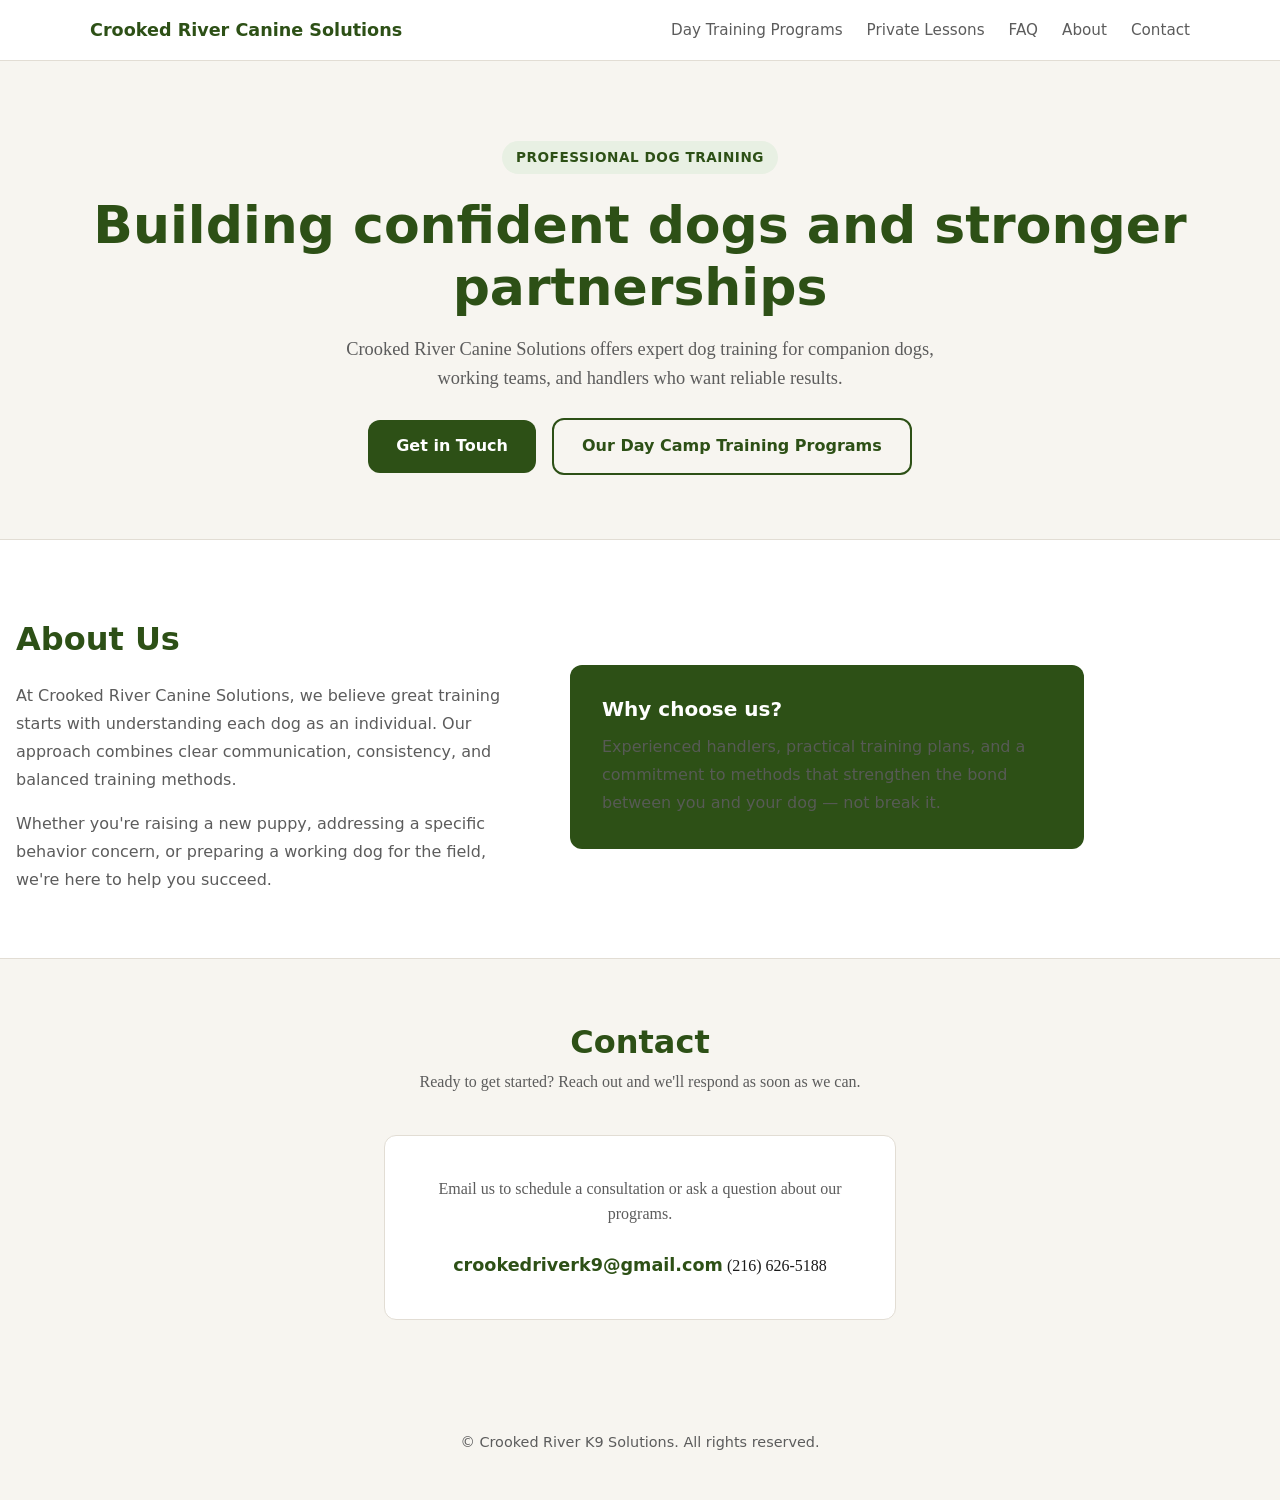
==== index.html @ 82d2bd6c "initial commit" ====
<!DOCTYPE html>
<html lang="en">
<head>
  <meta charset="UTF-8">
  <meta name="viewport" content="width=device-width, initial-scale=1.0">
  <meta name="description" content="Crooked River Canine Solutions — professional dog training.">
  <title>Crooked River Canine Solutions</title>
  <link rel="stylesheet" href="styles.css">
</head>
<body>

  <header>
    <div class="container header-inner">
      <a class="logo" href="index.html">Crooked River Canine Solutions</a>
      <nav aria-label="Main">
        <ul>
          <li><a href="programs.html">Day Training Programs</a></li>
          <li><a href="privates.html">Private Lessons</a></li>
          <li><a href="faq.html">FAQ</a></li>
          <li><a href="#about">About</a></li>
          <li><a href="#contact">Contact</a></li>
        </ul>
      </nav>
    </div>
  </header>

  <main>
    <section class="hero">
      <div class="container">
        <span class="hero-badge">Professional Dog Training</span>
        <h1>Building confident dogs and stronger partnerships</h1>
        <p>
          Crooked River Canine Solutions offers expert dog training for companion dogs,
          working teams, and handlers who want reliable results.
        </p>
        <a class="btn" href="#contact">Get in Touch</a>
        <a class="btn btn-outline" href="programs.html">Our Day Camp Training Programs</a>
      </div>
    </section>

    <section id="about">
      <div class="container about-content">
        <div>
          <div class="section-header about-header">
            <h2>About Us</h2>
          </div>
          <p>
            At Crooked River Canine Solutions, we believe great training starts with understanding
            each dog as an individual. Our approach combines clear communication, consistency,
            and balanced training methods.
          </p>
          <p>
            Whether you're raising a new puppy, addressing a specific behavior concern, or
            preparing a working dog for the field, we're here to help you succeed.
          </p>
        </div>
        <aside class="about-highlight">
          <h3>Why choose us?</h3>
          <p>
            Experienced handlers, practical training plans, and a commitment to methods
            that strengthen the bond between you and your dog — not break it.
          </p>
        </aside>
      </div>
    </section>

    <section id="contact">
      <div class="container">
        <div class="section-header">
          <h2>Contact</h2>
          <p>Ready to get started? Reach out and we'll respond as soon as we can.</p>
        </div>
        <div class="contact-box">
          <p>Email us to schedule a consultation or ask a question about our programs.</p>
          <a class="contact-email" href="mailto:crookedriverk9@gmail.com">crookedriverk9@gmail.com</a>
          ‪(216) 626-5188
        </div>
      </div>
    </section>
  </main>

  <footer>
    <div class="container">
      <p>&copy; <span id="year"></span> Crooked River K9 Solutions. All rights reserved.</p>
    </div>
  </footer>

  <script src="scripts.js"></script>
</body>
</html>
---- styles.css ----
:root {
  --color-bg: #f7f5f0;
  --color-surface: #ffffff;
  --color-text: #1a1a1a;
  --color-muted: #5c5c5c;
  --color-accent: #2d5016;
  --color-accent-light: #4a7c2a;
  --color-river: #3a7ca5;
  --color-border: #e2ddd4;
  --max-width: 1100px;
  --radius: 12px;
}

*,
*::before,
*::after {
  box-sizing: border-box;
}

html {
  scroll-behavior: smooth;
}

body {
  margin: 0;
  font-family: Georgia, "Times New Roman", serif;
  color: var(--color-text);
  background: var(--color-bg);
  line-height: 1.6;
}

h1, h2, h3, h4 {
  font-family: system-ui, -apple-system, "Segoe UI", sans-serif;
  line-height: 1.2;
}

a {
  color: var(--color-accent-light);
}

.container {
  width: min(100% - 2rem, var(--max-width));
  margin-inline: auto;
}

header {
  background: var(--color-surface);
  border-bottom: 1px solid var(--color-border);
  position: sticky;
  top: 0;
  z-index: 10;
}

.header-inner {
  display: flex;
  align-items: center;
  justify-content: space-between;
  padding: 1rem 0;
  gap: 1rem;
}

.logo {
  font-family: system-ui, -apple-system, "Segoe UI", sans-serif;
  font-weight: 700;
  font-size: 1.1rem;
  color: var(--color-accent);
  text-decoration: none;
}

nav ul {
  display: flex;
  gap: 1.5rem;
  list-style: none;
  margin: 0;
  padding: 0;
}

nav a {
  text-decoration: none;
  color: var(--color-muted);
  font-family: system-ui, -apple-system, "Segoe UI", sans-serif;
  font-size: 0.95rem;
}

nav a:hover,
nav a[aria-current="page"] {
  color: var(--color-accent);
}

.hero {
  padding: 5rem 0 4rem;
  text-align: center;
}

body.programs .hero {
  padding: 4.5rem 0 3.5rem;
}

.hero-badge {
  display: inline-block;
  background: #e8f0e3;
  color: var(--color-accent);
  font-family: system-ui, -apple-system, "Segoe UI", sans-serif;
  font-size: 0.85rem;
  font-weight: 600;
  letter-spacing: 0.04em;
  text-transform: uppercase;
  padding: 0.35rem 0.85rem;
  border-radius: 999px;
  margin-bottom: 1.25rem;
}

.hero h1 {
  font-size: clamp(2rem, 5vw, 3.25rem);
  margin: 0 0 1rem;
  color: var(--color-accent);
}

.hero p {
  font-size: 1.15rem;
  color: var(--color-muted);
  max-width: 38rem;
  margin: 0 auto 1.5rem;
}

.path-flow {
  display: flex;
  align-items: center;
  justify-content: center;
  flex-wrap: wrap;
  gap: 0.5rem 0.75rem;
  font-family: system-ui, -apple-system, "Segoe UI", sans-serif;
  font-size: 0.95rem;
  font-weight: 600;
  color: var(--color-river);
  margin-bottom: 2rem;
}

.path-flow span {
  color: var(--color-muted);
  font-weight: 400;
}

.btn {
  display: inline-block;
  background: var(--color-accent);
  color: #fff;
  font-family: system-ui, -apple-system, "Segoe UI", sans-serif;
  font-weight: 600;
  text-decoration: none;
  padding: 0.85rem 1.75rem;
  border-radius: var(--radius);
  transition: background 0.2s;
}

.btn:hover {
  background: var(--color-accent-light);
  color: #fff;
}

.btn-outline {
  background: transparent;
  color: var(--color-accent);
  border: 2px solid var(--color-accent);
  margin-left: 0.75rem;
}

.btn-outline:hover {
  background: var(--color-accent);
  color: #fff;
}

section {
  padding: 4rem 0;
}

section:nth-of-type(even) {
  background: var(--color-surface);
  border-block: 1px solid var(--color-border);
}

.section-header {
  text-align: center;
  margin-bottom: 2.5rem;
}

.section-header h2 {
  font-size: clamp(1.5rem, 3vw, 2rem);
  margin: 0 0 0.5rem;
  color: var(--color-accent);
}

.section-header p {
  color: var(--color-muted);
  margin: 0;
  max-width: 36rem;
  margin-inline: auto;
}

.subsection-header {
  display: grid;
  justify-items: center;
  gap: 0.75rem;
  margin: 0 auto 2rem;
  text-align: center;
  max-width: 48rem;
  width: min(48rem, 100%);
}

.subsection-header h3 {
  margin: 0;
  color: var(--color-accent);
  font-size: 1.45rem;
}

.subsection-header p {
  margin: 0;
  color: var(--color-muted);
  width: 100%;
  max-width: 48rem;
  font-family: Georgia, "Times New Roman", serif;
  font-size: 1rem;
  line-height: 1.75;
}

.grid {
  display: grid;
  grid-template-columns: repeat(auto-fit, minmax(260px, 1fr));
  gap: 1.5rem;
}

.card,
.program-card {
  background: var(--color-surface);
  border: 1px solid var(--color-border);
  border-radius: var(--radius);
  padding: 1.75rem;
}

.program-card {
  padding: 2rem;
  position: relative;
  display: flex;
  flex-direction: column;
  height: 100%;
}

section:nth-of-type(even) .card,
section:nth-of-type(even) .program-card {
  background: var(--color-bg);
}

.program-card.featured {
  border-color: var(--color-accent);
  box-shadow: 0 4px 24px rgba(45, 80, 22, 0.08);
}

.program-label {
  display: inline-block;
  font-family: system-ui, -apple-system, "Segoe UI", sans-serif;
  font-size: 0.75rem;
  font-weight: 700;
  letter-spacing: 0.08em;
  text-transform: uppercase;
  padding: 0.3rem 0.65rem;
  border-radius: 999px;
  margin-bottom: 0.85rem;
}

.label-foundation { background: #e8f0e3; color: var(--color-accent); }
.label-flagship { background: var(--color-accent); color: #fff; }
.label-graduate { background: #e3eef5; color: var(--color-river); }
.label-private { background: #d6e8f4; color: var(--color-river); }

.card h3,
.program-card h3 {
  margin: 0 0 0.5rem;
  color: var(--color-accent);
}

.card h3 {
  font-size: 1.15rem;
}

.program-card h3 {
  margin-bottom: 0.25rem;
  font-size: 1.65rem;
}

.program-tier,
.program-tagline,
.program-meta,
.program-next,
.program-card h4,
.program-card ul,
.program-card li,
.program-best-for,
.compare-table,
.faq-list,
.faq-item,
.contact-box,
.contact-email,
.contact-phone,
.about-content,
.about-highlight {
  margin: 0;
}

.card p,
.about-content p,
.program-best-for,
.compare-table td,
.faq-item p,
.contact-box p {
  color: var(--color-muted);
}

.about-content {
  display: grid;
  grid-template-columns: 1fr 1fr;
  gap: 2.5rem;
  align-items: center;
  padding: 1rem 1rem 0;
}

@media (max-width: 760px) {
  .about-content {
    grid-template-columns: 1fr;
    gap: 1.5rem;
    padding-inline: 0;
  }
}

.about-content p {
  font-family: system-ui, -apple-system, "Segoe UI", sans-serif;
  font-size: 1rem;
  line-height: 1.75;
}

#about .section-header.about-header {
  text-align: left;
  margin-bottom: 1.5rem;
}

.about-highlight {
  background: var(--color-accent);
  color: #fff;
  border-radius: var(--radius);
  padding: 2rem;
}

.about-highlight h3 {
  margin: 0 0 0.75rem;
  font-size: 1.25rem;
}

.about-highlight p {
  margin: 0;
  opacity: 0.9;
}

.about-content p:last-child {
  margin-bottom: 0;
}

.contact-box {
  background: var(--color-surface);
  border: 1px solid var(--color-border);
  border-radius: var(--radius);
  padding: 2.5rem;
  text-align: center;
  max-width: 32rem;
  margin-inline: auto;
}

.contact-box p {
  margin: 0 0 1.5rem;
}

.contact-email,
.contact-phone {
  font-family: system-ui, -apple-system, "Segoe UI", sans-serif;
  font-size: 1.1rem;
  font-weight: 600;
  color: var(--color-accent);
  text-decoration: none;
}

.contact-email:hover {
  text-decoration: underline;
}

.contact-phone {
  display: block;
  margin-top: 0.5rem;
}

.programs-grid {
  display: grid;
  grid-template-columns: repeat(auto-fit, minmax(300px, 1fr));
  gap: 1.75rem;
  align-items: start;
}

.program-tier {
  font-family: system-ui, -apple-system, "Segoe UI", sans-serif;
  font-size: 0.85rem;
  color: var(--color-muted);
  margin: 0 0 0.75rem;
}

.program-tagline {
  font-style: italic;
  color: var(--color-river);
  margin: 0 0 1.25rem;
  font-size: 1rem;
}

.program-meta {
  display: flex;
  gap: 1.25rem;
  flex-wrap: wrap;
  margin-bottom: 1.25rem;
  padding-bottom: 1.25rem;
  border-bottom: 1px solid var(--color-border);
  font-family: system-ui, -apple-system, "Segoe UI", sans-serif;
}

.program-meta div strong {
  display: block;
  font-size: 1.35rem;
  color: var(--color-accent);
  line-height: 1.3;
}

.program-meta div span {
  font-size: 0.85rem;
  color: var(--color-muted);
}

.program-best-for {
  font-size: 0.98rem;
  color: var(--color-text);
  margin: 0 0 1rem;
}

.program-best-for strong,
.program-card h4 {
  font-family: system-ui, -apple-system, "Segoe UI", sans-serif;
}

.program-card h4 {
  font-size: 0.9rem;
  text-transform: uppercase;
  letter-spacing: 0.06em;
  color: var(--color-accent);
  margin: 0 0 0.65rem;
}

.program-card ul {
  margin: 0 0 1.5rem;
  padding-left: 1.2rem;
  color: var(--color-muted);
  font-size: 0.98rem;
}

.program-card li {
  margin-bottom: 0.4rem;
}

.program-card li:last-child {
  margin-bottom: 0;
}

.program-next {
  margin-top: auto;
  padding-top: 1rem;
  font-family: system-ui, -apple-system, "Segoe UI", sans-serif;
  font-size: 0.9rem;
  color: var(--color-muted);
}

.program-next strong {
  color: var(--color-accent);
}

.program-card .btn {
  width: 100%;
  text-align: center;
  margin-top: 1rem;
}

.faq-list {
  max-width: 40rem;
  margin-inline: auto;
}

.faq-item {
  border-bottom: 1px solid var(--color-border);
  padding: 1.25rem 0;
}

.faq-item:first-child {
  padding-top: 0;
}

.faq-item h3 {
  margin: 0 0 0.5rem;
  font-size: 1.05rem;
  color: var(--color-accent);
}

.faq-item p {
  margin: 0;
  color: var(--color-muted);
  font-size: 0.98rem;
}

footer {
  padding: 2rem 0;
  text-align: center;
  color: var(--color-muted);
  font-size: 0.9rem;
  font-family: system-ui, -apple-system, "Segoe UI", sans-serif;
}

@media (max-width: 640px) {
  nav ul {
    gap: 1rem;
  }

  .hero {
    padding: 3.5rem 0 3rem;
  }

  .btn-outline {
    margin-left: 0;
    margin-top: 0.75rem;
  }

  .about-content,
  .program-meta {
    grid-template-columns: 1fr;
  }

  .program-meta {
    flex-direction: column;
    gap: 0.75rem;
  }
}
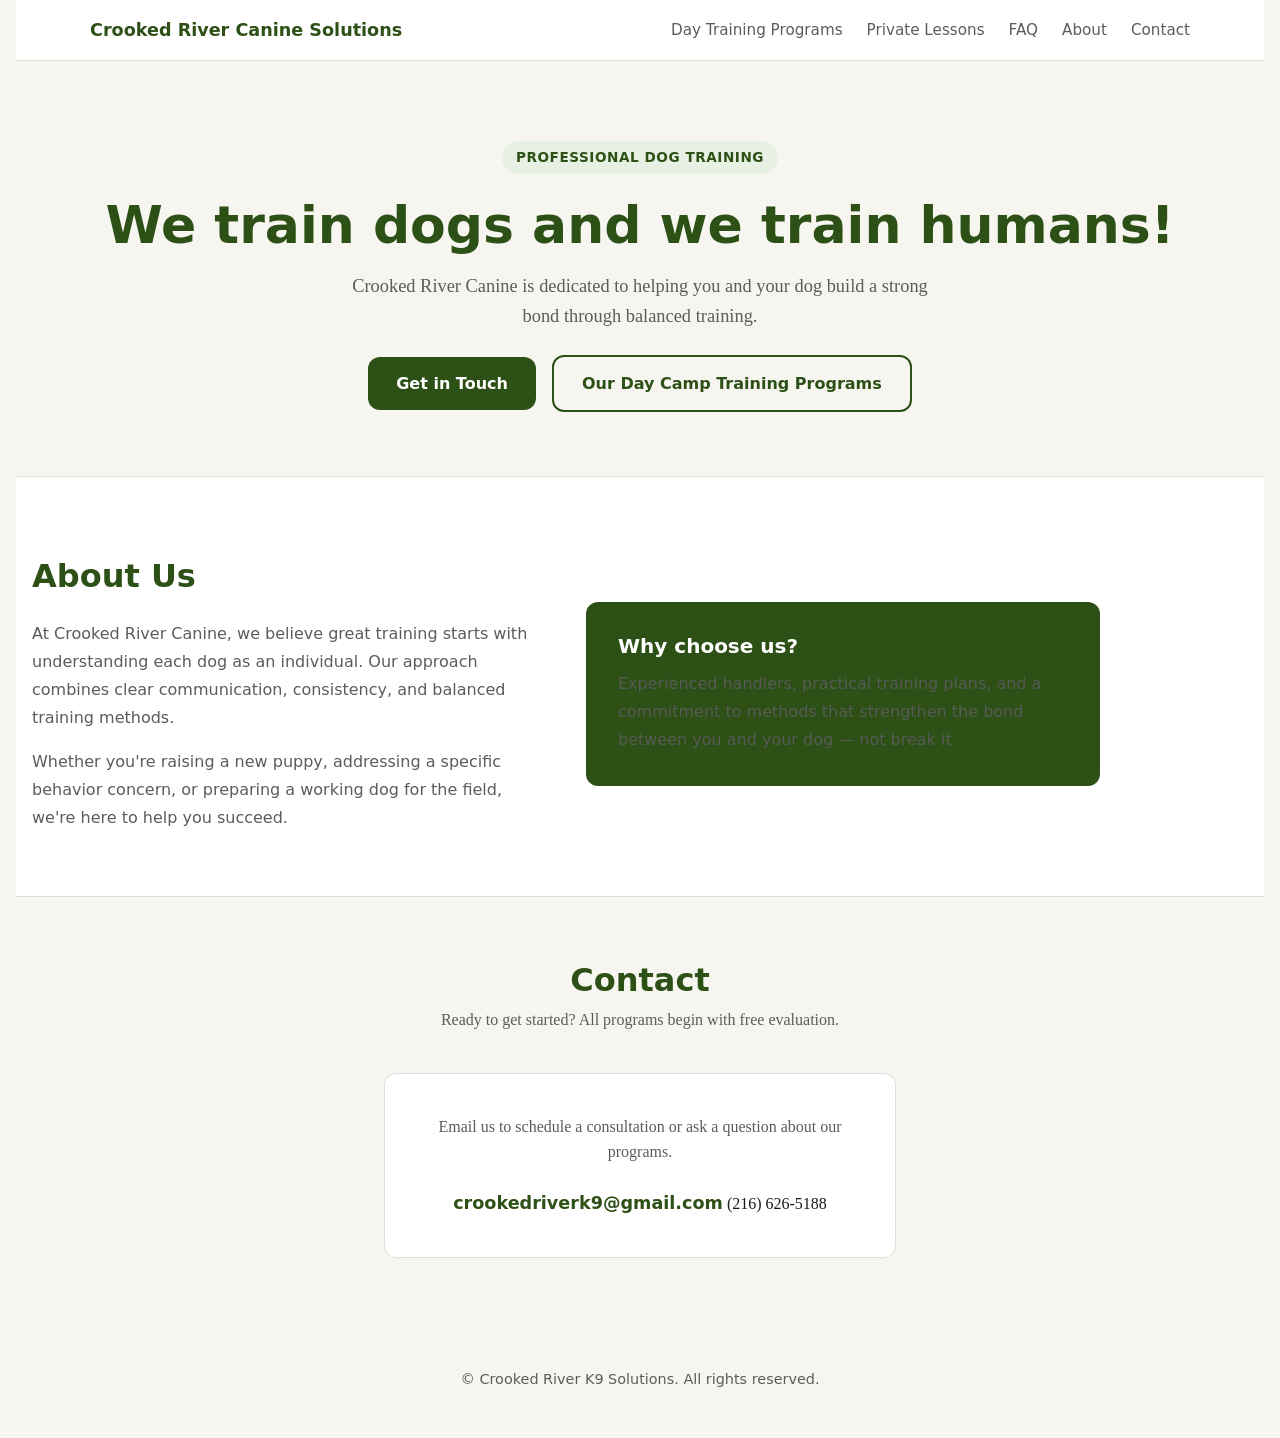
==== commit b91d5e94: "backing up current nav headers and general about.html structure" ====
--- a/index.html
+++ b/index.html
@@ -17,8 +17,8 @@
           <li><a href="programs.html">Day Training Programs</a></li>
           <li><a href="privates.html">Private Lessons</a></li>
           <li><a href="faq.html">FAQ</a></li>
-          <li><a href="#about">About</a></li>
-          <li><a href="#contact">Contact</a></li>
+          <li><a href="about.html">About</a></li>
+          <li><a href="index.html#contact">Contact</a></li>
         </ul>
       </nav>
     </div>
@@ -28,10 +28,9 @@
     <section class="hero">
       <div class="container">
         <span class="hero-badge">Professional Dog Training</span>
-        <h1>Building confident dogs and stronger partnerships</h1>
+        <h1>We train dogs and we train humans! </h1>
         <p>
-          Crooked River Canine Solutions offers expert dog training for companion dogs,
-          working teams, and handlers who want reliable results.
+          Crooked River Canine is dedicated to helping you and your dog build a strong bond through balanced training.
         </p>
         <a class="btn" href="#contact">Get in Touch</a>
         <a class="btn btn-outline" href="programs.html">Our Day Camp Training Programs</a>
@@ -45,7 +44,7 @@
             <h2>About Us</h2>
           </div>
           <p>
-            At Crooked River Canine Solutions, we believe great training starts with understanding
+            At Crooked River Canine, we believe great training starts with understanding
             each dog as an individual. Our approach combines clear communication, consistency,
             and balanced training methods.
           </p>
@@ -68,7 +67,7 @@
       <div class="container">
         <div class="section-header">
           <h2>Contact</h2>
-          <p>Ready to get started? Reach out and we'll respond as soon as we can.</p>
+          <p>Ready to get started? All programs begin with free evaluation.</p>
         </div>
         <div class="contact-box">
           <p>Email us to schedule a consultation or ask a question about our programs.</p>
--- a/styles.css
+++ b/styles.css
@@ -23,6 +23,7 @@
 
 body {
   margin: 0;
+  padding-inline: 1rem;
   font-family: Georgia, "Times New Roman", serif;
   color: var(--color-text);
   background: var(--color-bg);
@@ -223,11 +224,6 @@
   line-height: 1.75;
 }
 
-.grid {
-  display: grid;
-  grid-template-columns: repeat(auto-fit, minmax(260px, 1fr));
-  gap: 1.5rem;
-}
 
 .card,
 .program-card {
@@ -327,7 +323,7 @@
   .about-content {
     grid-template-columns: 1fr;
     gap: 1.5rem;
-    padding-inline: 0;
+    padding-inline: 1rem;
   }
 }
 
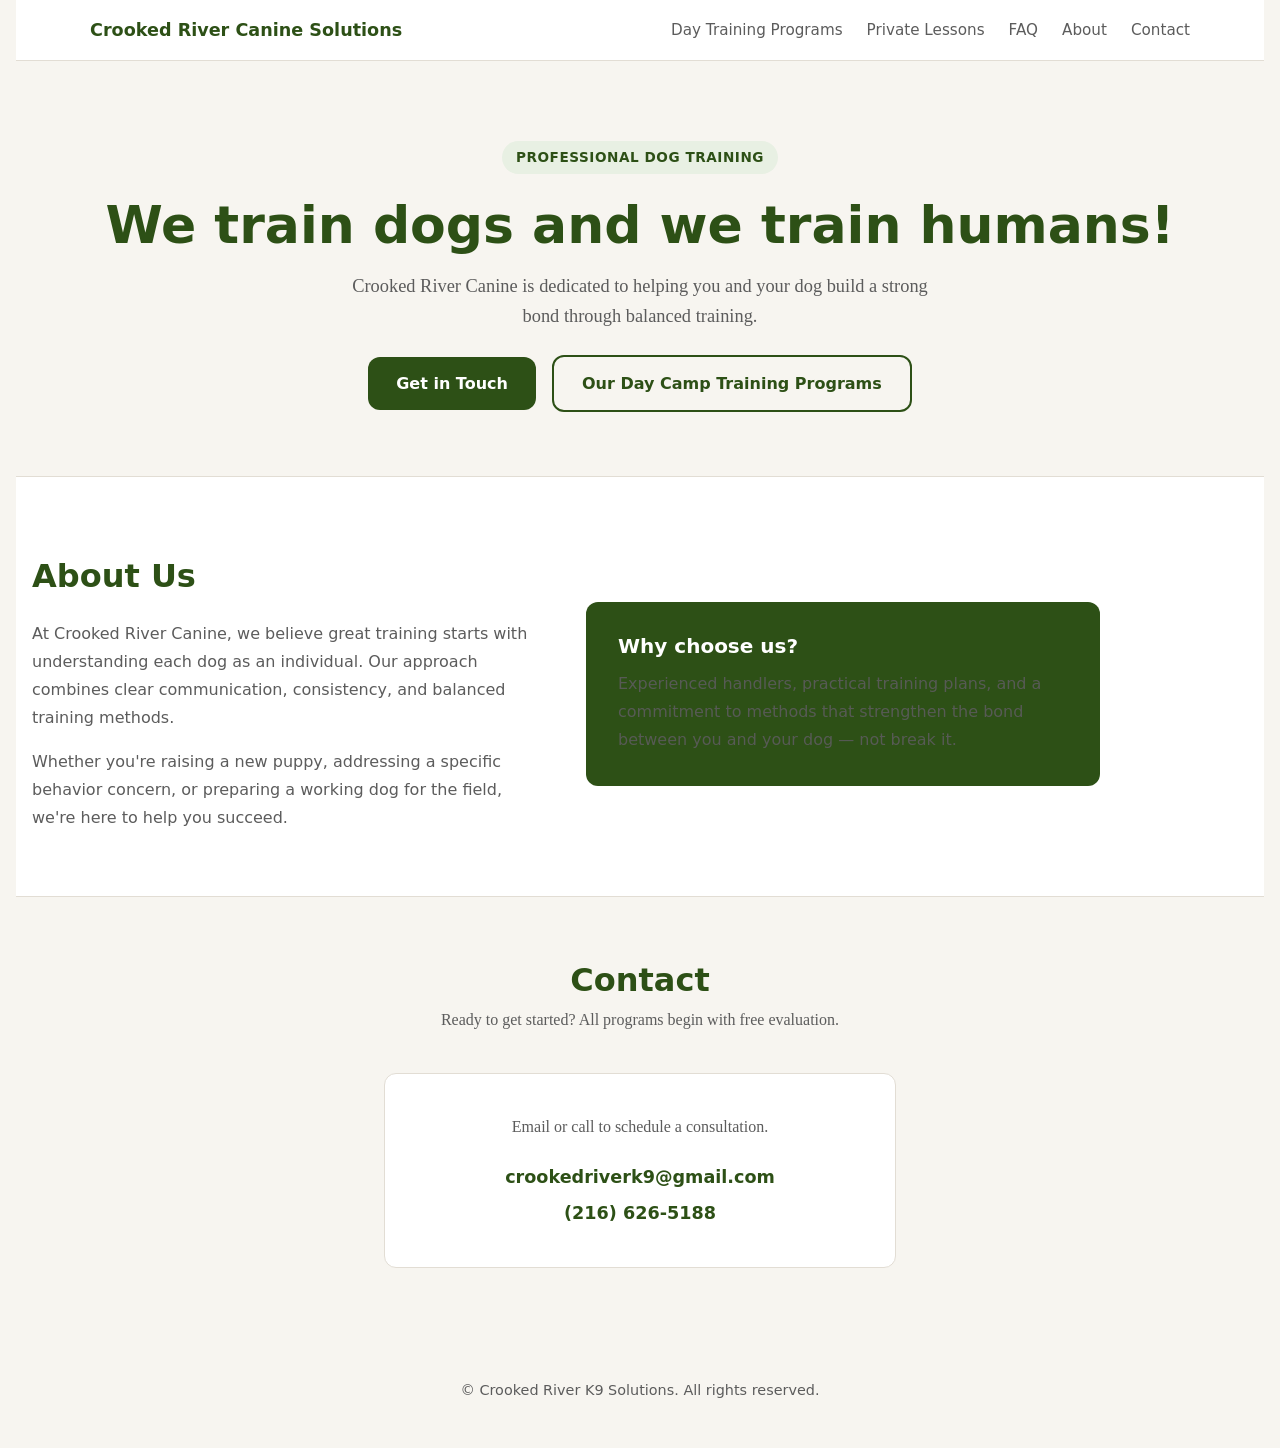
==== commit 56b4ed94: "programs details updates, style fixes" ====
--- a/index.html
+++ b/index.html
@@ -70,9 +70,9 @@
           <p>Ready to get started? All programs begin with free evaluation.</p>
         </div>
         <div class="contact-box">
-          <p>Email us to schedule a consultation or ask a question about our programs.</p>
+         <p>Email or call to schedule a consultation.</p>
           <a class="contact-email" href="mailto:crookedriverk9@gmail.com">crookedriverk9@gmail.com</a>
-          ‪(216) 626-5188
+          <a class="contact-phone" href="tel:+12166265188">(216) 626-5188</a>
         </div>
       </div>
     </section>
--- a/styles.css
+++ b/styles.css
@@ -124,6 +124,11 @@
   margin: 0 auto 1.5rem;
 }
 
+/* Allow wider hero text on the About page */
+body.about .hero p {
+  max-width: 60rem;
+  width: min(60rem, 100%);
+}
 .path-flow {
   display: flex;
   align-items: center;
@@ -224,6 +229,41 @@
   line-height: 1.75;
 }
 
+.about-image {
+  max-width: 20rem;
+  margin: 0 auto 2rem;
+}
+
+.about-image img {
+  width: 100%;
+  height: auto;
+  display: block;
+  border-radius: var(--radius);
+}
+
+.image-grid {
+  display: grid;
+  grid-template-columns: repeat(auto-fit, minmax(18rem, 1fr));
+  gap: 1rem;
+  justify-items: center;
+  align-items: stretch;
+}
+
+.image-grid > div {
+  width: min(20rem, 100%);
+  height: 22rem; /* 10% taller than 20rem */
+  overflow: hidden;
+  display: grid;
+}
+
+.image-grid img {
+  width: 100%;
+  height: 100%;
+  object-fit: cover;
+  object-position: center;
+  display: block;
+  border-radius: var(--radius);
+}
 
 .card,
 .program-card {
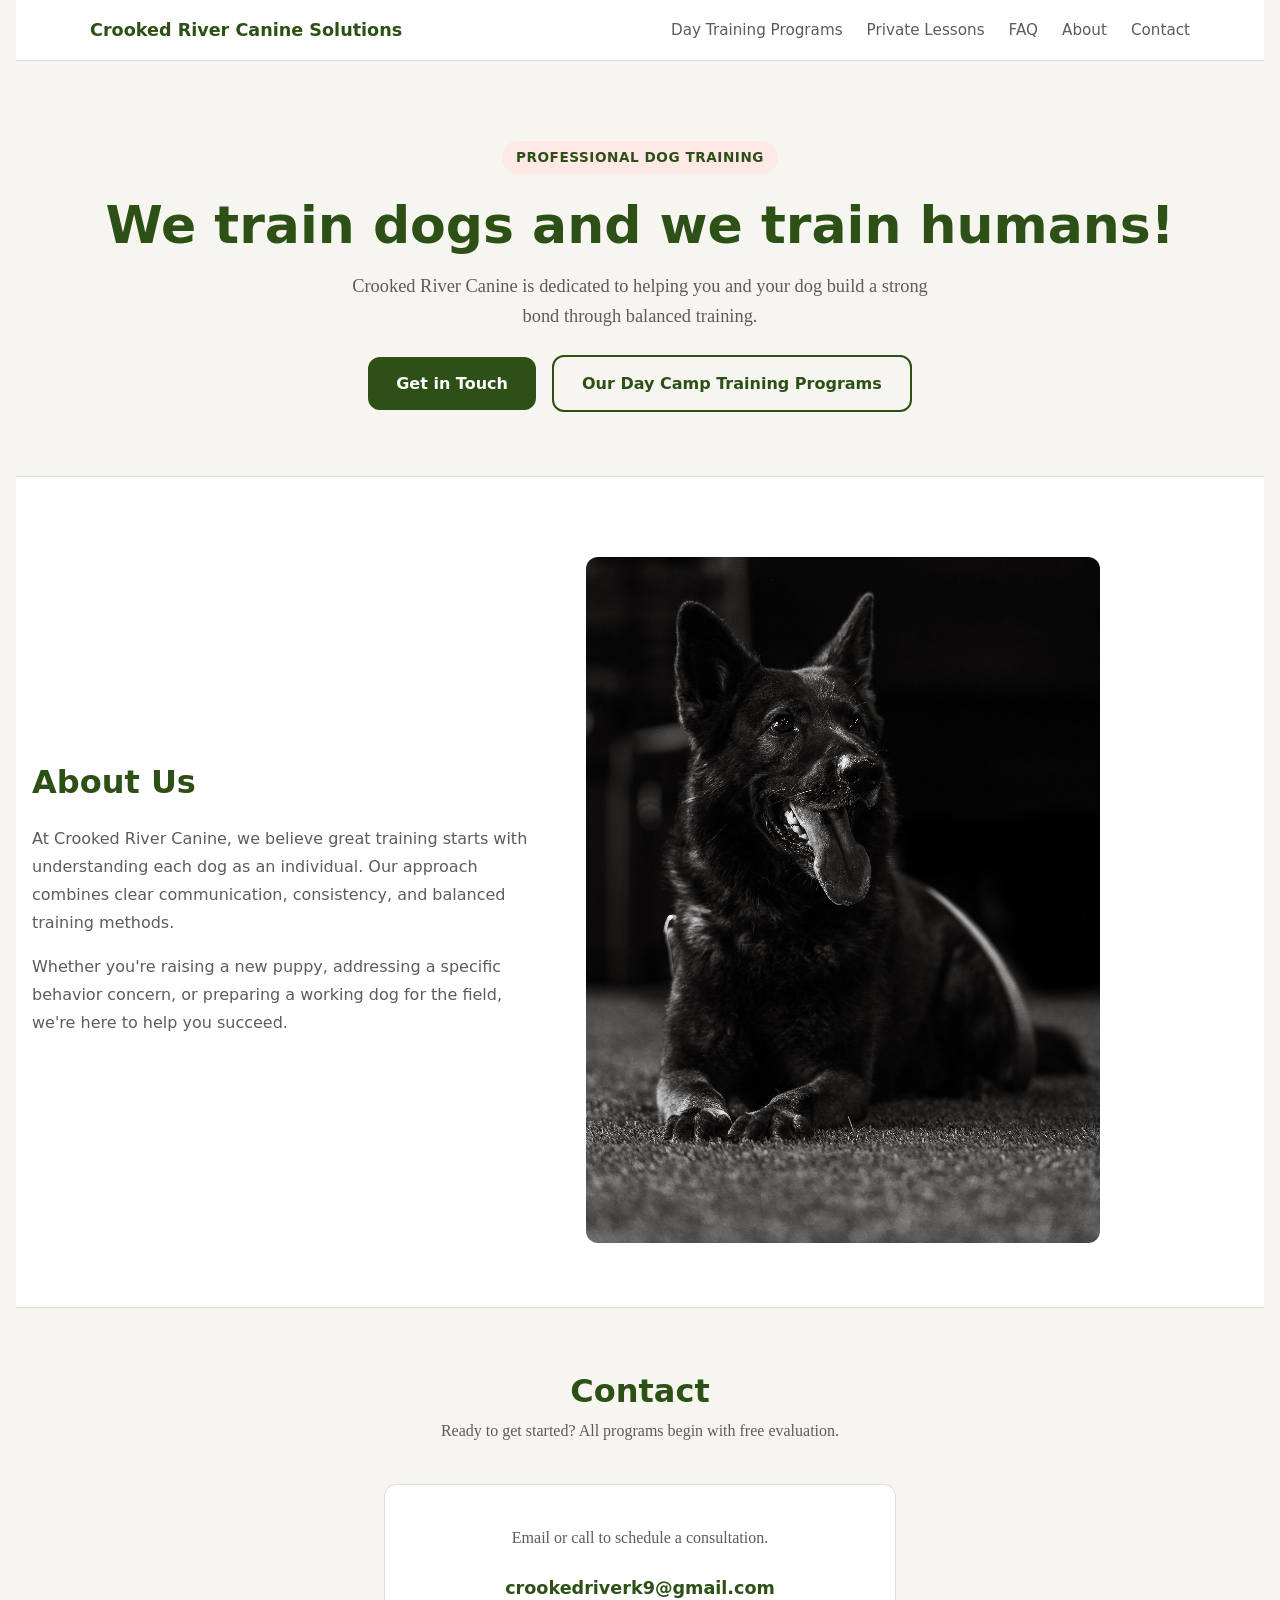
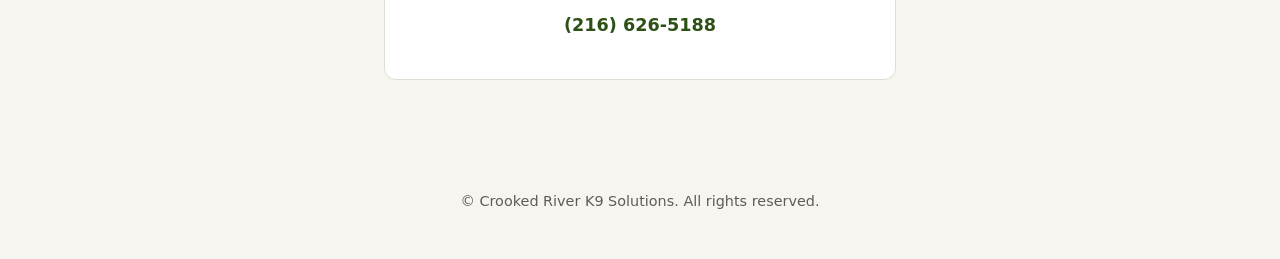
==== commit 5a635715: "cleaned up index.html, edited about me, gitignore properly works" ====
--- a/index.html
+++ b/index.html
@@ -6,6 +6,7 @@
   <meta name="description" content="Crooked River Canine Solutions — professional dog training.">
   <title>Crooked River Canine Solutions</title>
   <link rel="stylesheet" href="styles.css">
+  <link rel="icon" type="image/png" href="images/website_images/icon.png">
 </head>
 <body>
 
@@ -53,13 +54,10 @@
             preparing a working dog for the field, we're here to help you succeed.
           </p>
         </div>
-        <aside class="about-highlight">
-          <h3>Why choose us?</h3>
-          <p>
-            Experienced handlers, practical training plans, and a commitment to methods
-            that strengthen the bond between you and your dog — not break it.
-          </p>
+        <aside class="about-photo">
+          <img src="images/website_images/hudsoni_black_and_white.jpg" alt="Hudson in black and white">
         </aside>
+
       </div>
     </section>
 
--- a/styles.css
+++ b/styles.css
@@ -5,6 +5,8 @@
   --color-muted: #5c5c5c;
   --color-accent: #2d5016;
   --color-accent-light: #4a7c2a;
+  --color-salmon: #f18f88;
+  --color-salmon-light: #ffe9e6;
   --color-river: #3a7ca5;
   --color-border: #e2ddd4;
   --max-width: 1100px;
@@ -99,7 +101,7 @@
 
 .hero-badge {
   display: inline-block;
-  background: #e8f0e3;
+  background: var(--color-salmon-light);
   color: var(--color-accent);
   font-family: system-ui, -apple-system, "Segoe UI", sans-serif;
   font-size: 0.85rem;
@@ -239,6 +241,28 @@
   height: auto;
   display: block;
   border-radius: var(--radius);
+}
+
+/* Position the About photo to the right of the text and keep it responsive */
+.about-content {
+  display: grid;
+  grid-template-columns: 1fr min(18rem, 35%);
+  gap: 1.5rem;
+  align-items: start;
+}
+
+.about-photo img {
+  width: 100%;
+  height: auto;
+  display: block;
+  border-radius: var(--radius);
+  object-fit: cover;
+}
+
+@media (max-width: 740px) {
+  .about-content {
+    grid-template-columns: 1fr;
+  }
 }
 
 .image-grid {
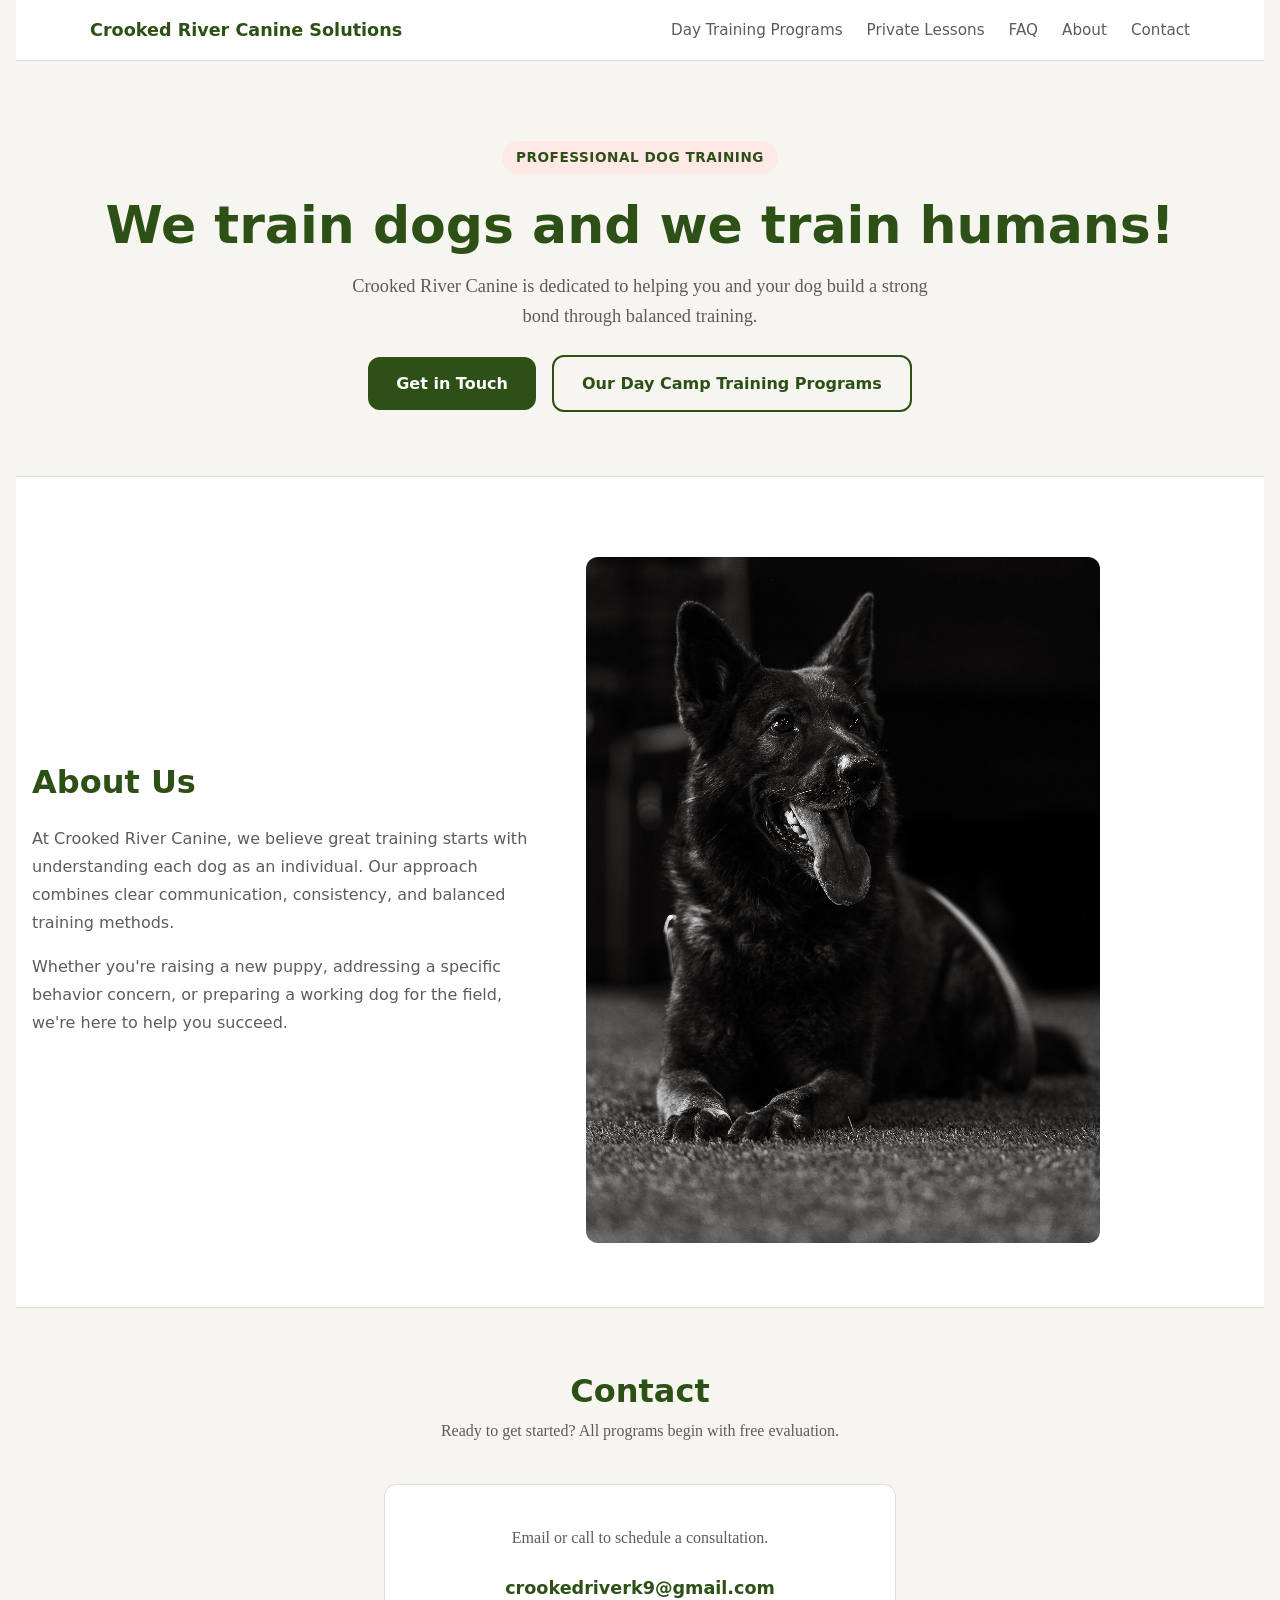
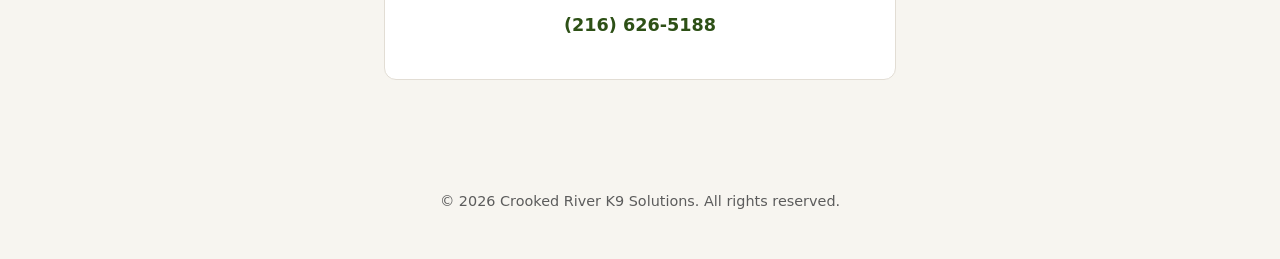
==== commit 52308094: "mobile friendly nav" ====
--- a/index.html
+++ b/index.html
@@ -13,7 +13,12 @@
   <header>
     <div class="container header-inner">
       <a class="logo" href="index.html">Crooked River Canine Solutions</a>
-      <nav aria-label="Main">
+      <button class="nav-toggle" aria-expanded="false" aria-controls="main-nav" aria-label="Open navigation">
+        <span></span>
+        <span></span>
+        <span></span>
+      </button>
+      <nav id="main-nav" aria-label="Main">
         <ul>
           <li><a href="programs.html">Day Training Programs</a></li>
           <li><a href="privates.html">Private Lessons</a></li>
--- a/styles.css
+++ b/styles.css
@@ -88,6 +88,78 @@
 nav a:hover,
 nav a[aria-current="page"] {
   color: var(--color-accent);
+}
+
+.nav-toggle {
+  display: none;
+  width: 2.4rem;
+  height: 2.4rem;
+  padding: 0.2rem;
+  border: none;
+  background: transparent;
+  cursor: pointer;
+  flex-direction: column;
+  justify-content: space-between;
+  align-items: center;
+}
+
+.nav-toggle span {
+  display: block;
+  width: 100%;
+  height: 0.18rem;
+  background: var(--color-text);
+  border-radius: 999px;
+  transition: transform 0.2s ease, opacity 0.2s ease;
+}
+
+.sr-only {
+  position: absolute !important;
+  width: 1px;
+  height: 1px;
+  padding: 0;
+  margin: -1px;
+  overflow: hidden;
+  clip: rect(0, 0, 0, 0);
+  white-space: nowrap;
+  border: 0;
+}
+
+@media (max-width: 680px) {
+  .nav-toggle {
+    display: inline-flex;
+    align-items: center;
+    justify-content: center;
+  }
+  .header-inner {
+    position: relative;
+    align-items: center;
+  }
+  nav[aria-label="Main"] {
+    position: absolute;
+    top: calc(100% + 0.6rem);
+    right: 1rem;
+    left: 1rem;
+    background: var(--color-surface);
+    border: 1px solid var(--color-border);
+    border-radius: var(--radius);
+    box-shadow: 0 16px 28px rgba(0,0,0,0.08);
+    display: none;
+    z-index: 20;
+  }
+  nav[aria-label="Main"].open {
+    display: block;
+  }
+  nav[aria-label="Main"] ul {
+    display: flex;
+    flex-direction: column;
+    gap: 0.5rem;
+    margin: 0;
+    padding: 1rem;
+    list-style: none;
+  }
+  nav[aria-label="Main"] ul li {
+    margin: 0;
+  }
 }
 
 .hero {
@@ -431,10 +503,20 @@
   text-align: center;
   max-width: 32rem;
   margin-inline: auto;
+  width: min(100%, 32rem);
 }
 
 .contact-box p {
   margin: 0 0 1.5rem;
+  font-size: clamp(0.95rem, 2vw, 1rem);
+  line-height: 1.6;
+  word-wrap: break-word;
+}
+
+@media (max-width: 520px) {
+  .contact-box {
+    padding: 1.5rem;
+  }
 }
 
 .contact-email,
